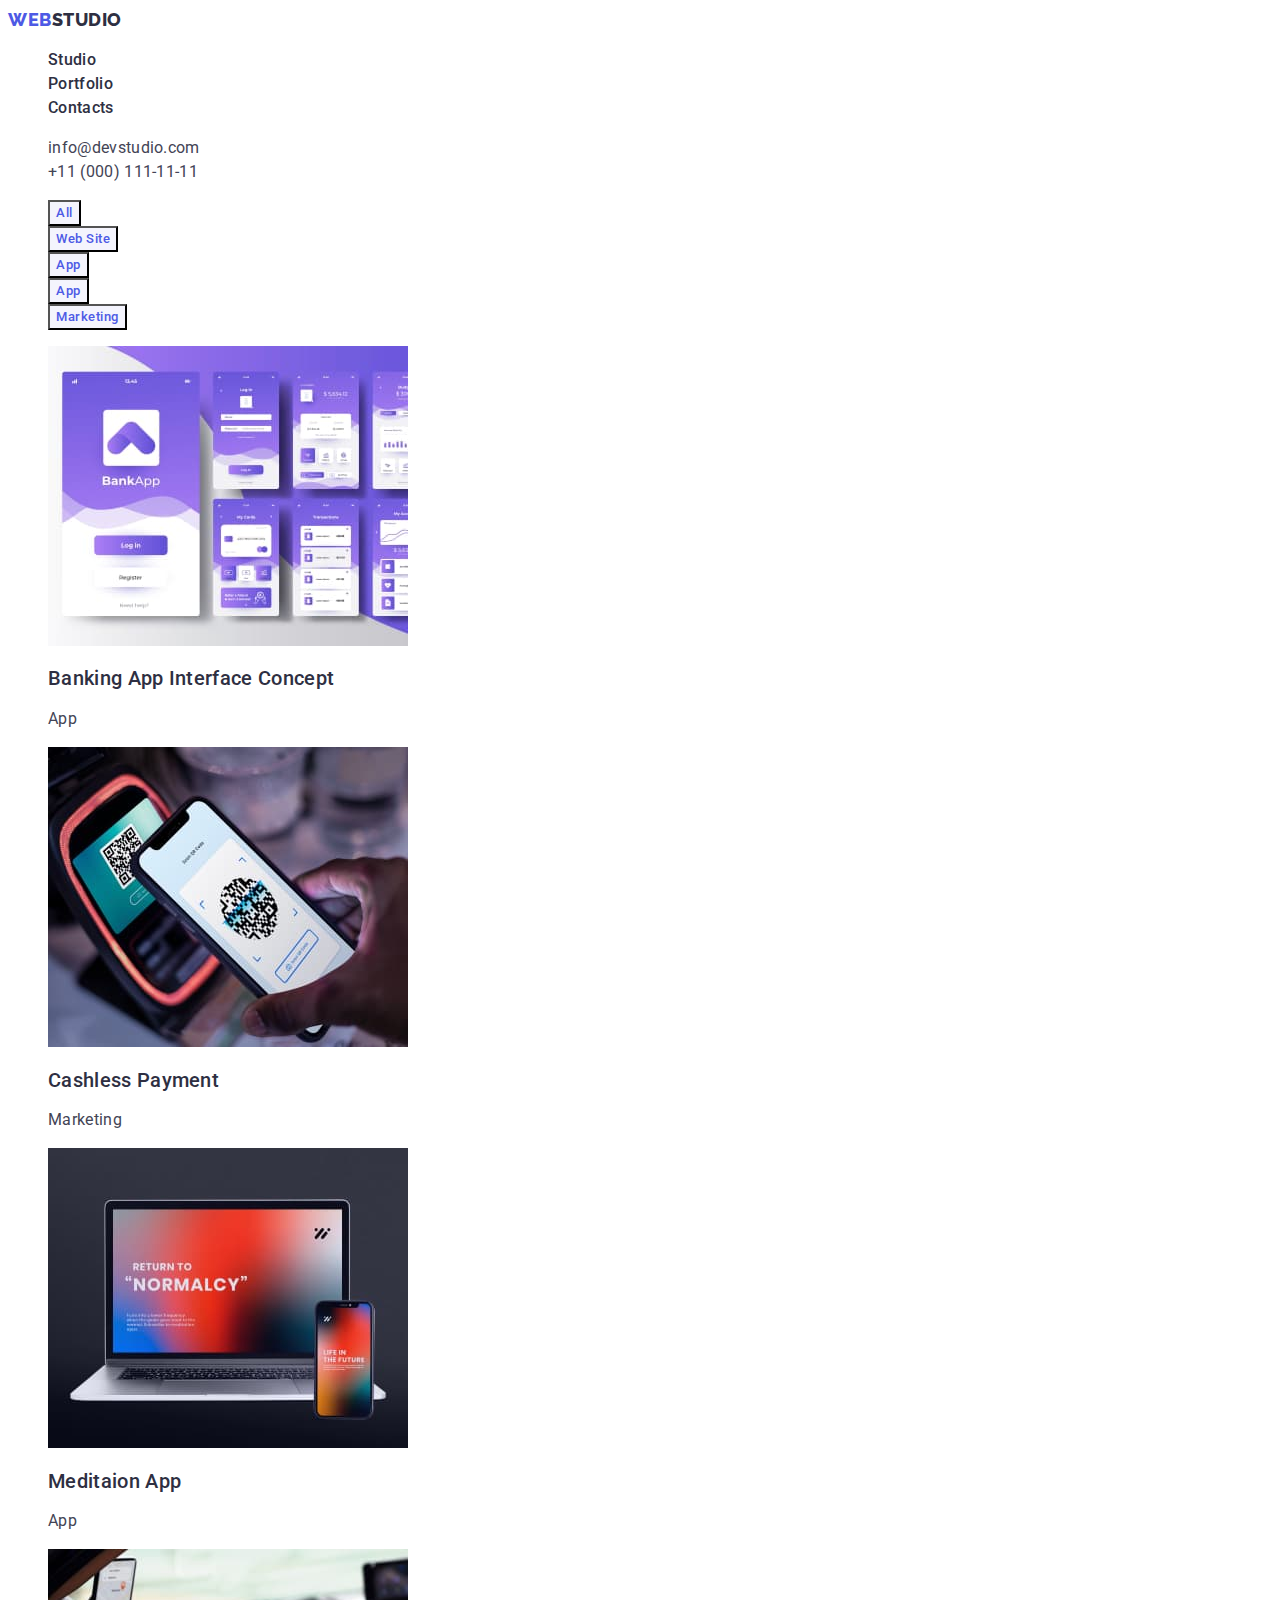
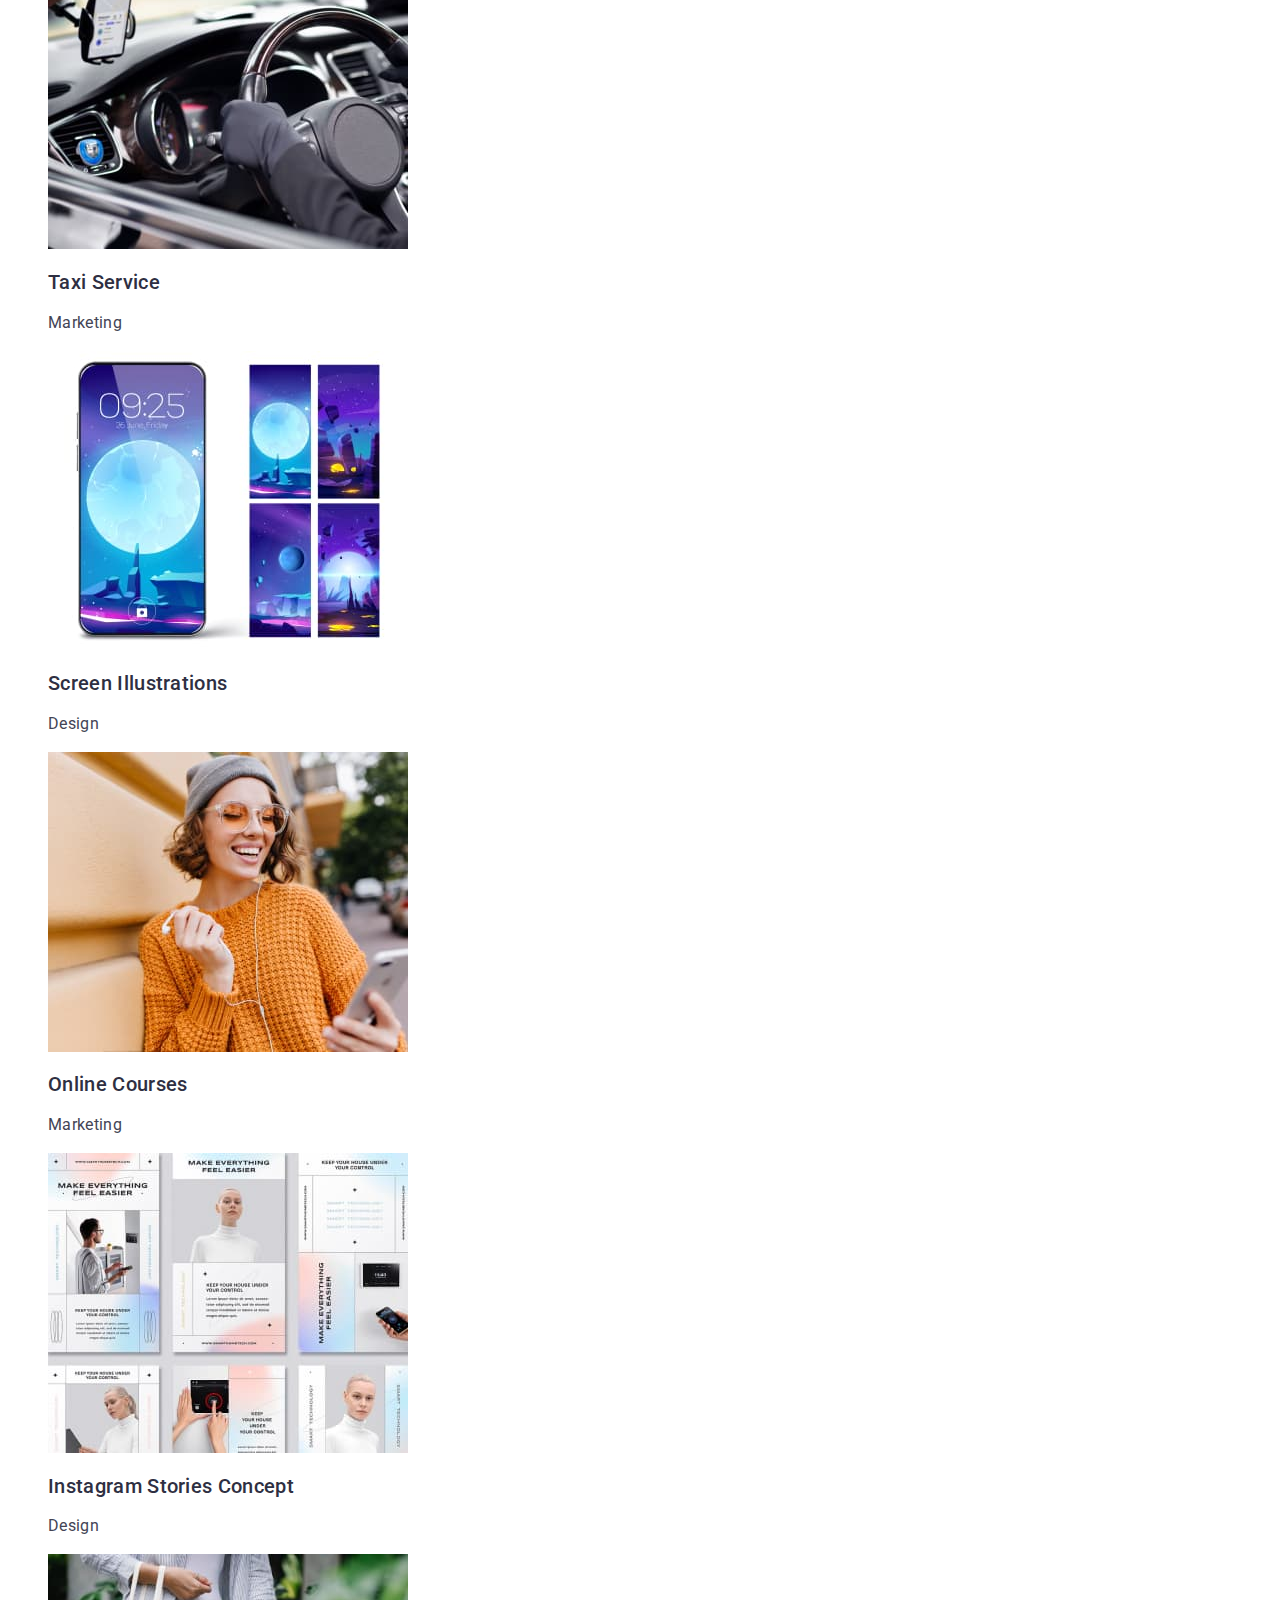
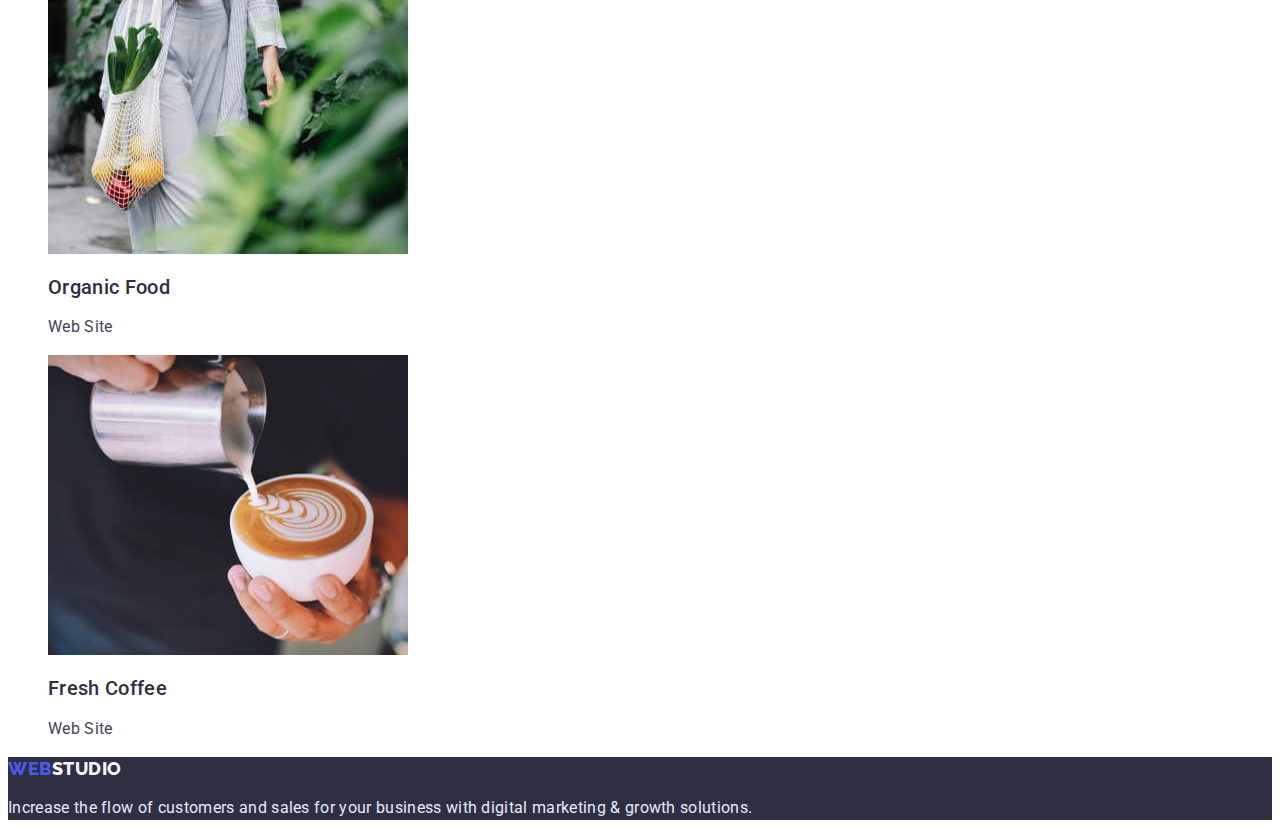
==== portfolio.html @ dde83d9e "Initial commit" ====
<!DOCTYPE html>
<html lang="en">
  <head>
    <meta charset="UTF-8" />
    <meta http-equiv="X-UA-Compatible" content="IE=edge" />
    <meta name="viewport" content="width=device-width, initial-scale=1.0" />
    <link rel="preconnect" href="https://fonts.googleapis.com" />
    <link rel="preconnect" href="https://fonts.gstatic.com" crossorigin />
    <link
      href="https://fonts.googleapis.com/css2?family=Raleway:wght@800&family=Roboto:wght@400;500;700&display=swap"
      rel="stylesheet"
    />
    <link rel="stylesheet" href="./css/style.css" />
    <title>HW2</title>
  </head>
  <body>
    <header>
      <nav class="navOne">
        <a class="logo link" href="">Web<span class="logo-two">Studio</span></a>

        <ul class="menu list" >
          <li class="menu-item">
            <a class="menu-link link" href="./index.html">Studio</a>
          </li>
          <li class="menu-item">
            <a class="menu-link link" href="./portfolio.html">Portfolio</a>
          </li>
          <li class="menu-item">
            <a class="menu-link link" href="">Contacts</a>
          </li>
        </ul>
      </nav>
      <ul class="contact list">
        <li><a class="contact-mail link" href="mailto:info@devstudio.com">info@devstudio.com</a></li>
        <li><a class="contact-phone-number link" href="tel:+110001111111">+11 (000) 111-11-11</a></li>
      </ul>
    </header>

    <main>
      <!-- <h1>Списки</h1> -->
      <section>
        <ul class="list">
          <li>
            <button  class="btn" type="button">All</button>
          </li>
          <li><button class="btn" type="button">Web Site</button></li>
          <li><button class="btn" type="button">App</button></li>
          <li><button class="btn" type="button">App</button></li>
          <li><button class="btn" type="button">Marketing</button></li>
        </ul>
      </section>
      <section>
        <ul class="list">
          <li>
            <img src="./Images/img2.jpg" alt="App" width="360" height="300" />
            <h2 class="title-one">Banking App Interface Concept</h2>
            <p class="paragraf">App</p>
          </li>
          <li>
            <img
              src="./Images/img1.jpg"
              alt="Marketing"
              width="360"
              height="300"
            />
            <h2 class="title-one">Cashless Payment</h2>
            <p class="paragraf">Marketing</p>
          </li>
          <li>
            <img src="./Images/img.jpg" alt="App" width="360" height="300" />
            <h2 class="title-one">Meditaion App</h2>
            <p class="paragraf">App</p>
          </li>
        </ul>

        <ul class="list">
          <li>
            <img
              src="./Images/img3.jpg"
              alt="Marketing"
              width="360"
              height="300"
            />
            <h2 class="title-one">Taxi Service</h2>
            <p class="paragraf">Marketing</p>
          </li>
          <li>
            <img
              src="./Images/img4.jpg"
              alt="Design"
              width="360"
              height="300"
            />
            <h2 class="title-one">Screen Illustrations</h2>
            <p class="paragraf">Design</p>
          </li>
          <li>
            <img
              src="./Images/img5.jpg"
              alt="Marketing"
              width="360"
              height="300"
            />
            <h2 class="title-one">Online Courses</h2>
            <p class="paragraf">Marketing</p>
          </li>
        </ul>

        <ul class="list">
          <li>
            <img
              src="./Images/img6.jpg"
              alt="Design"
              width="360"
              height="300"
            />
            <h2 class="title-one">Instagram Stories Concept</h2>
            <p class="paragraf">Design</p>
          </li>
          <li>
            <img
              src="./Images/img7.jpg"
              alt="Web Site"
              width="360"
              height="300"
            />
            <h2 class="title-one">Organic Food</h2>
            <p class="paragraf">Web Site</p>
          </li>
          <li>
            <img
              src="./Images/img8.jpg"
              alt="Web Site"
              width="360"
              height="300"
            />
            <h2 class="title-one">Fresh Coffee</h2>
            <p class="paragraf">Web Site</p>
          </li>
        </ul>
      </section>
    </main>

    <footer>
      <div class="Sector-footer">
        <a class="logo link" href="">Web<span class="logo-one">Studio</span></a>

        <p class="parag-F">
          Increase the flow of customers and sales for your business with
          digital marketing & growth solutions.
        </p>
      </div>
    </footer>
  </body>
</html>
---- css/style.css ----
:root {
    --accent-color: #2E2F42;
    --accent-color-upgrade: #F4F4FD;
    --accent-color-upgrade-one: #ffffff;
    --accent-color-upgrade-two: #434455;
    --accent-color-upgrade-three: #4D5AE5;
    --accent-color-upgrade-four: #E7E9FC;
    --accent-color-upgrade-fife: #2E2F42;
    --accent-color-upgrade-six: #404BBF;
    --accent-color-upgrade-seven: #2E2F42;

}
 

/* LIST1!!! */
/* BODY! */

body {
font-family: 'Roboto', sans-serif;
font-size: 16px;
letter-spacing: 0.02em;

}

/* NONE! */
.list {
list-style: none;
}

.link {
    text-decoration: none
} 


/* LOGO! */

.logo {
    
font-family: 'Raleway', sans-serif; 
font-weight: 800;
font-size: 18px;
line-height: 1.33;
display: flex;
align-items: center;
letter-spacing: 0.03em;
text-transform: uppercase;
color: var(--accent-color-upgrade-three);

}


.logo-one {
    color: var(--accent-color-upgrade);
}

.logo-two {
    color: var(--accent-color);
}
/* MENU! */

.menu-link {
font-weight: 500;
line-height: 1.5;
color: var(--accent-color-upgrade-seven);


}

.menu-link:hover,
.menu-link:focus {
color: var(--accent-color-upgrade-two);
;
}

/* CONTACT! */

.contact-mail,
.contact-phone-number {
font-family: 'Roboto', sans-serif;
font-weight: 400;
line-height: 1.5;
color: var(--accent-color-upgrade-two);
}

.contact-mail:hover,
.contact-mail:focus,
.contact-phone-number:hover,
.contact-phone-number:focus {
    color: var(--accent-color-upgrade-three);
}



/* HERO! */

.hero {
background:var(--accent-color);
}

.main-title-two {
font-weight: 700;
font-size: 56px;
line-height: 1.07;
color: var(--accent-color-upgrade-one);
}

.modal-button {
    font-weight: 500;
    line-height: 1.5;
    letter-spacing: 0.04em;
    color: var(--accent-color-upgrade-one);
    background: var(--accent-color-upgrade-three);
    cursor: pointer;
}

.modal-button:hover,
.modal-button:focus {
    background: var(--accent-color-upgrade-three);
}

/* TYPE! */

.main-title {
font-weight: 500;
font-size: 20px;
line-height: 1.2;

}

.main-title-one {
font-weight: 700;
font-size: 36px;
line-height: 1.11;

}

.paragraf {
    line-height: 1.5;
    color: var(--accent-color-upgrade-two);
}

.team-group {
    background: var(--accent-color-upgrade);
}

/* FOOTER! */

.parag-F {
line-height: 1.5;
color: var(--accent-color-upgrade-four);
}



.Sector-footer {
    background: var(--accent-color);
}
/* LIST1!!! */



/* LIST2!!! */

/* TYPE! */

.title-one {
     font-family: 'Roboto', sans-serif; 
font-weight: 500;
font-size: 20px;
line-height: 1.2;
color: var(--accent-color-upgrade-fife);

}

.paragraf {
 font-family: 'Roboto', sans-serif;
line-height: 1.5;
color: var(--accent-color-upgrade-two);
}

/* BUTTON! */

.btn {
 font-family: 'Roboto', sans-serif;
font-weight: 500;
line-height: 1.5;
letter-spacing: 0.04em;
color: var(--accent-color-upgrade-three);
background: var(--accent-color-upgrade);
cursor: pointer;
}

.btn:hover,
.btn:focus {
    background: var(--accent-color-upgrade-six);;
    color: var(--accent-color-upgrade-one);
}
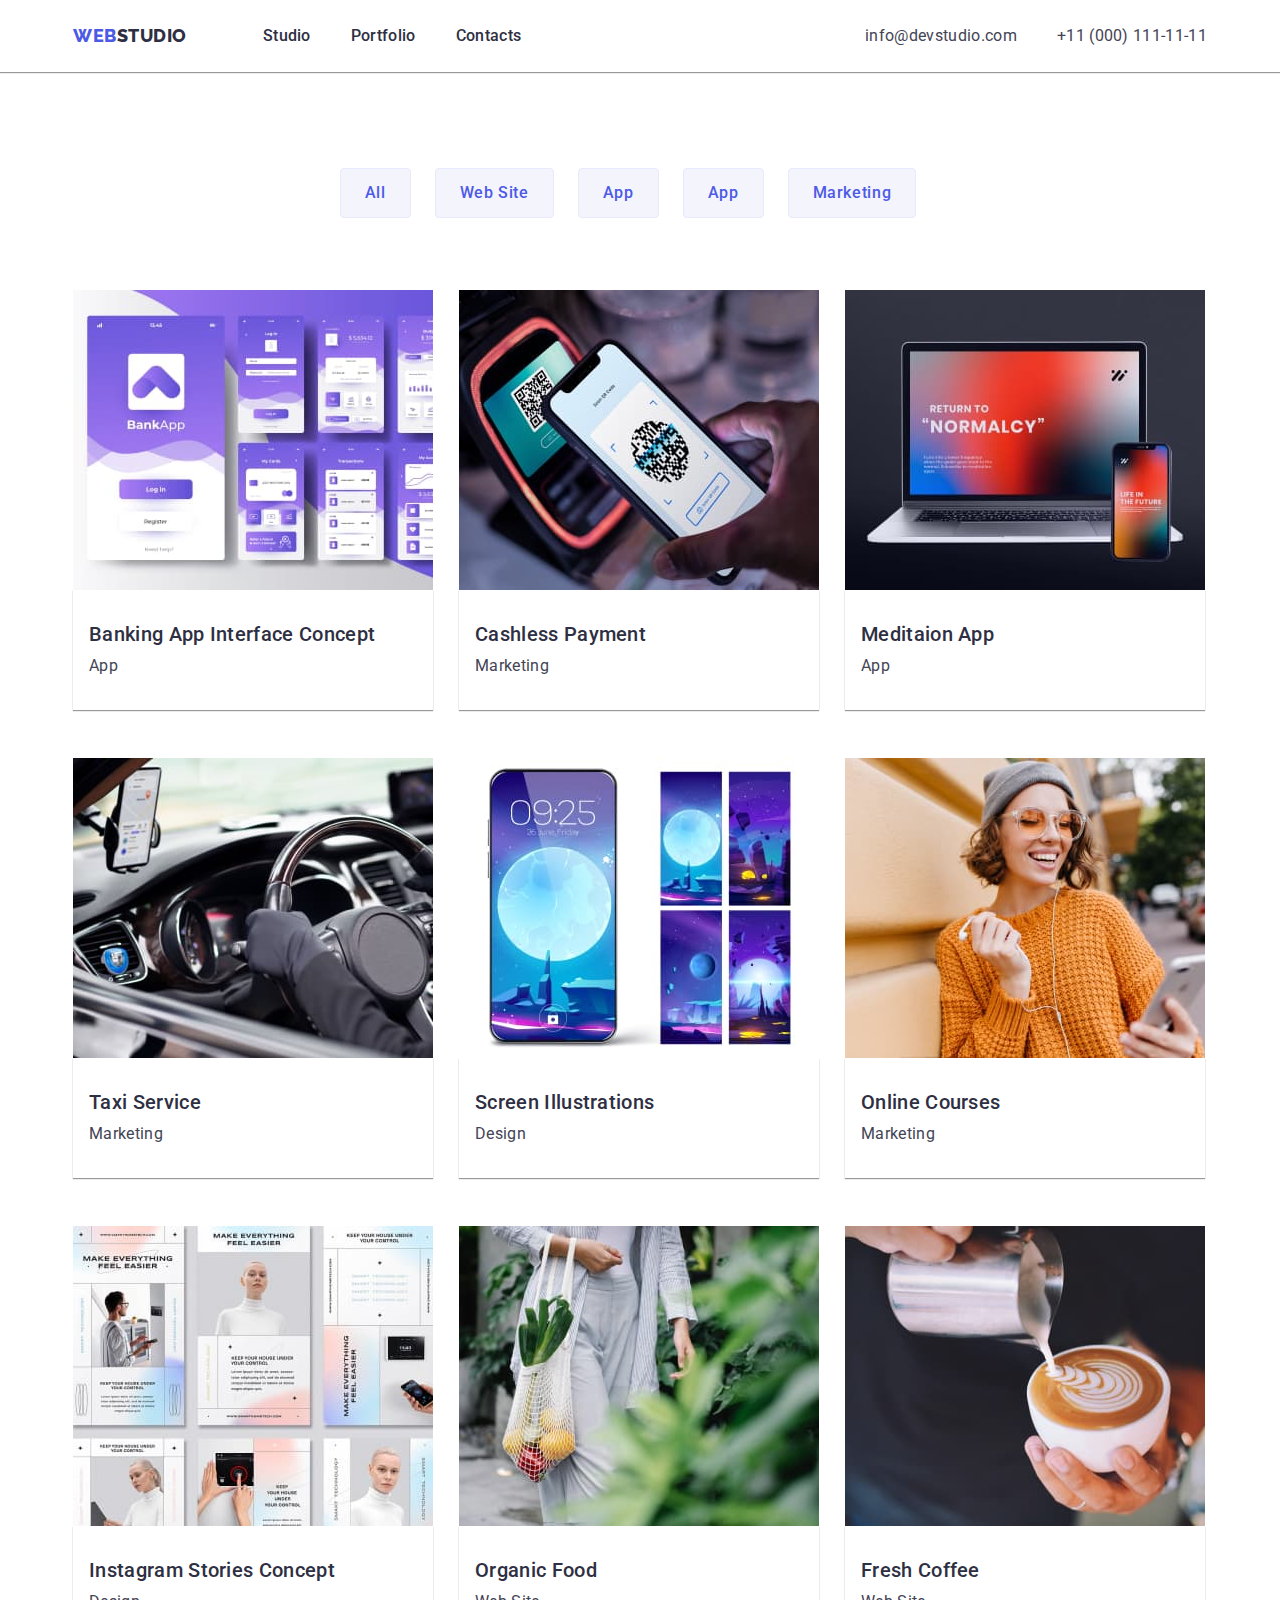
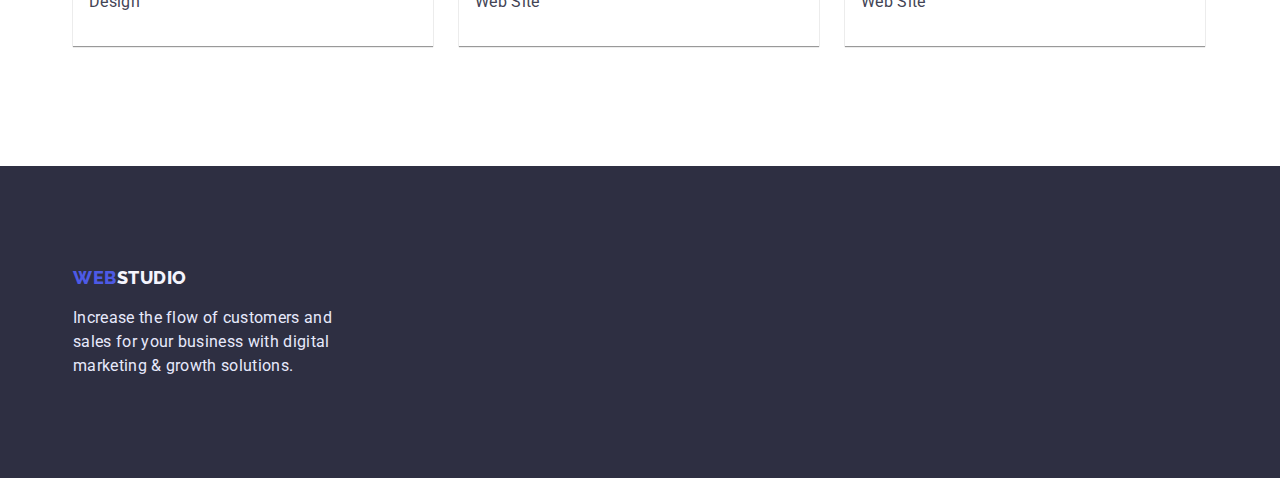
==== commit 280f87aa: "Good" ====
--- a/portfolio.html
+++ b/portfolio.html
@@ -10,38 +10,54 @@
       href="https://fonts.googleapis.com/css2?family=Raleway:wght@800&family=Roboto:wght@400;500;700&display=swap"
       rel="stylesheet"
     />
+    <link
+      rel="stylesheet"
+      href="https://cdn.jsdelivr.net/npm/modern-normalize@1.1.0/modern-normalize.min.css"
+    />
     <link rel="stylesheet" href="./css/style.css" />
     <title>HW2</title>
   </head>
   <body>
-    <header>
-      <nav class="navOne">
-        <a class="logo link" href="">Web<span class="logo-two">Studio</span></a>
-
-        <ul class="menu list" >
-          <li class="menu-item">
-            <a class="menu-link link" href="./index.html">Studio</a>
-          </li>
-          <li class="menu-item">
-            <a class="menu-link link" href="./portfolio.html">Portfolio</a>
-          </li>
-          <li class="menu-item">
-            <a class="menu-link link" href="">Contacts</a>
+    <section class="header-boarder">
+      <header class="conteiner main-header">
+        <nav class="nav-header">
+          <a class="logo link flex-logo" href=""
+            >Web<span class="logo-two">Studio</span></a
+          >
+  
+          <ul class="list list-header">
+            <li class="link-header">
+              <a class="menu-link link" href="./index.html">Studio</a>
+            </li>
+            <li class="link-header">
+              <a class="menu-link link" href="./portfolio.html">Portfolio</a>
+            </li>
+            <li>
+              <a class="menu-link link" href="">Contacts</a>
+            </li>
+          </ul>
+        </nav>
+        <ul class="list list-header">
+          <li>
+            <a class="contact-mail link" href="mailto:info@devstudio.com"
+              >info@devstudio.com</a
+            >
+          </li>
+          <li>
+            <a class="contact-phone-number link" href="tel:+110001111111"
+              >+11 (000) 111-11-11</a
+            >
           </li>
         </ul>
-      </nav>
-      <ul class="contact list">
-        <li><a class="contact-mail link" href="mailto:info@devstudio.com">info@devstudio.com</a></li>
-        <li><a class="contact-phone-number link" href="tel:+110001111111">+11 (000) 111-11-11</a></li>
-      </ul>
-    </header>
+      </header>
+    </section>
 
     <main>
       <!-- <h1>Списки</h1> -->
-      <section>
-        <ul class="list">
+      <section class="conteiner">
+        <ul class="list list-button">
           <li>
-            <button  class="btn" type="button">All</button>
+            <button class="btn" type="button">All</button>
           </li>
           <li><button class="btn" type="button">Web Site</button></li>
           <li><button class="btn" type="button">App</button></li>
@@ -49,106 +65,135 @@
           <li><button class="btn" type="button">Marketing</button></li>
         </ul>
       </section>
-      <section>
-        <ul class="list">
-          <li>
+      <section class="conteiner own-section">
+        <ul class="list card-set">
+          <li class="portfolio-item">
             <img src="./Images/img2.jpg" alt="App" width="360" height="300" />
-            <h2 class="title-one">Banking App Interface Concept</h2>
-            <p class="paragraf">App</p>
-          </li>
-          <li>
+            <div class="card-content card">
+              <h2 class="title-one">
+                Banking App Interface Concept
+              </h2>
+              <p class="paragraf-portfolio card-text">App</p>
+            </div>
+          </li>
+          <li class="portfolio-item">
             <img
               src="./Images/img1.jpg"
               alt="Marketing"
               width="360"
               height="300"
             />
-            <h2 class="title-one">Cashless Payment</h2>
-            <p class="paragraf">Marketing</p>
-          </li>
-          <li>
+
+            <div class="card-content card">
+              <h2 class="title-one">Cashless Payment</h2>
+            <p class="paragraf-portfolio card-text">Marketing</p>
+            </div>
+          </li>
+          <li class="portfolio-item">
             <img src="./Images/img.jpg" alt="App" width="360" height="300" />
-            <h2 class="title-one">Meditaion App</h2>
-            <p class="paragraf">App</p>
-          </li>
-        </ul>
-
-        <ul class="list">
-          <li>
+
+            <div class="card-content card">
+              <h2 class="title-one">Meditaion App</h2>
+            <p class="paragraf-portfolio card-text">App</p>
+            </div>
+          </li>
+
+          <li class="portfolio-item">
             <img
               src="./Images/img3.jpg"
               alt="Marketing"
               width="360"
               height="300"
             />
-            <h2 class="title-one">Taxi Service</h2>
-            <p class="paragraf">Marketing</p>
-          </li>
-          <li>
+
+            <div class="card-content card">
+              <h2 class="title-one">Taxi Service</h2>
+            <p class="paragraf-portfolio card-text">Marketing</p>
+            </div>
+          </li>
+          <li class="portfolio-item">
             <img
               src="./Images/img4.jpg"
               alt="Design"
               width="360"
               height="300"
             />
-            <h2 class="title-one">Screen Illustrations</h2>
-            <p class="paragraf">Design</p>
-          </li>
-          <li>
+
+            <div class="card-content card">
+              <h2 class="title-one">Screen Illustrations</h2>
+            <p class="paragraf-portfolio card-text">Design</p>
+            </div>
+          </li>
+          <li class="portfolio-item">
             <img
               src="./Images/img5.jpg"
               alt="Marketing"
               width="360"
               height="300"
             />
-            <h2 class="title-one">Online Courses</h2>
-            <p class="paragraf">Marketing</p>
-          </li>
-        </ul>
-
-        <ul class="list">
-          <li>
+            <div class="card-content card">
+              <h2 class="title-one">Online Courses</h2>
+            <p class="paragraf-portfolio card-text">Marketing</p>
+            </div>
+
+            
+          </li>
+
+          <li class="portfolio-item">
             <img
               src="./Images/img6.jpg"
               alt="Design"
               width="360"
               height="300"
             />
-            <h2 class="title-one">Instagram Stories Concept</h2>
-            <p class="paragraf">Design</p>
-          </li>
-          <li>
+
+            <div class="card-content card">
+              <h2 class="title-one">Instagram Stories Concept</h2>
+            <p class="paragraf-portfolio card-text">Design</p>
+            </div>
+          </li>
+          <li class="portfolio-item">
             <img
               src="./Images/img7.jpg"
               alt="Web Site"
               width="360"
               height="300"
             />
-            <h2 class="title-one">Organic Food</h2>
-            <p class="paragraf">Web Site</p>
-          </li>
-          <li>
+
+            <div class="card-content card">
+              <h2 class="title-one">Organic Food</h2>
+              <p class="paragraf-portfolio card-text">Web Site</p>
+            </div>
+          </li>
+          <li class="portfolio-item">
             <img
               src="./Images/img8.jpg"
               alt="Web Site"
               width="360"
               height="300"
             />
-            <h2 class="title-one">Fresh Coffee</h2>
-            <p class="paragraf">Web Site</p>
+
+            <div class="card-content card">
+              <h2 class="title-one">Fresh Coffee</h2>
+              <p class="paragraf-portfolio card-text">Web Site</p>
+            </div>
           </li>
         </ul>
       </section>
     </main>
 
-    <footer>
-      <div class="Sector-footer">
-        <a class="logo link" href="">Web<span class="logo-one">Studio</span></a>
-
-        <p class="parag-F">
-          Increase the flow of customers and sales for your business with
-          digital marketing & growth solutions.
-        </p>
+    <footer class="sector-footer">
+      <div class="conteiner">
+        <div class="footer-main">
+          <a class="logo link" href=""
+            >Web<span class="logo-one">Studio</span></a
+          >
+
+          <p class="parag-footer">
+            Increase the flow of customers and sales for your business with
+            digital marketing & growth solutions.
+          </p>
+        </div>
       </div>
     </footer>
   </body>
--- a/css/style.css
+++ b/css/style.css
@@ -9,33 +9,93 @@
     --accent-color-upgrade-six: #404BBF;
     --accent-color-upgrade-seven: #2E2F42;
 
-}
- 
-
-/* LIST1!!! */
-/* BODY! */
-
-body {
-font-family: 'Roboto', sans-serif;
-font-size: 16px;
-letter-spacing: 0.02em;
+    --card-set-gap: 24px;
+    --card-shadow: 0px 1px 1px 0px rgba(0, 0, 0, 0.2),
+      0px 1px 1px 0px rgba(0, 0, 0, 0.14), 0px 1px 1px 0px rgba(0, 0, 0, 0.12);
 
 }
 
 /* NONE! */
 .list {
-list-style: none;
-}
-
+    list-style: none;
+}
+    
 .link {
     text-decoration: none
 } 
+    
+
+/* BODY! */
+body {
+    font-family: 'Roboto', sans-serif;
+    font-size: 16px;
+    letter-spacing: 0.02em;
+    
+    }
+
+    /* ======= */
+
+h1, h2, h3, h4, p {
+    margin-top: 0;
+    margin-bottom: 0;
+}
+ul, ol {
+    margin-top: 0;
+    margin-bottom: 0;
+    padding-left: 0;
+}
+img {
+    display: block;
+    max-width: 100%;
+    height: auto;
+}
+ 
+button {
+    cursor: pointer;
+}
+
+
+.conteiner {
+width: 1158px;
+margin-left: auto;
+margin-right: auto;
+padding-left: 12px;
+padding-right: 12px;
+}
+
+/* --------------------------------------------------------------------------------------------------------------------------------------- */
+/* Studio */
+
+/* Header */
+
+.main-header {
+    display: flex;
+    align-items: center;
+    justify-content: space-between;
+    padding-top: 24px;
+    padding-bottom: 24px;
+}
+
+.nav-header {
+    display: flex;
+    align-items: center;
+}
+
+.list-header {
+    display: flex;
+    align-items: center;
+}
+
+
 
 
 /* LOGO! */
 
-.logo {
-    
+.flex-logo {
+    margin-right: 76px;
+}
+
+.logo {    
 font-family: 'Raleway', sans-serif; 
 font-weight: 800;
 font-size: 18px;
@@ -45,7 +105,6 @@
 letter-spacing: 0.03em;
 text-transform: uppercase;
 color: var(--accent-color-upgrade-three);
-
 }
 
 
@@ -56,7 +115,21 @@
 .logo-two {
     color: var(--accent-color);
 }
-/* MENU! */
+
+
+
+/* Main! */
+
+.main-hero {
+    display: flex;
+    align-items: center;
+    justify-content: center;
+    padding: 188px 473px 188px 473px;
+}
+
+.link-header {
+    margin-right: 40px;
+}
 
 .menu-link {
 font-weight: 500;
@@ -74,13 +147,21 @@
 
 /* CONTACT! */
 
-.contact-mail,
-.contact-phone-number {
+.contact-mail {
 font-family: 'Roboto', sans-serif;
 font-weight: 400;
 line-height: 1.5;
 color: var(--accent-color-upgrade-two);
-}
+margin-right: 40px;
+}
+
+.contact-phone-number {
+    font-family: 'Roboto', sans-serif;
+    font-weight: 400;
+    line-height: 1.5;
+    color: var(--accent-color-upgrade-two);
+}
+
 
 .contact-mail:hover,
 .contact-mail:focus,
@@ -89,12 +170,11 @@
     color: var(--accent-color-upgrade-three);
 }
 
-
-
 /* HERO! */
 
 .hero {
 background:var(--accent-color);
+
 }
 
 .main-title-two {
@@ -102,6 +182,15 @@
 font-size: 56px;
 line-height: 1.07;
 color: var(--accent-color-upgrade-one);
+width: 494px;
+height: 120px;
+
+}
+
+.button-hero {
+    display: flex;
+    justify-content: center;
+    margin-top: 48px;
 }
 
 .modal-button {
@@ -110,7 +199,10 @@
     letter-spacing: 0.04em;
     color: var(--accent-color-upgrade-one);
     background: var(--accent-color-upgrade-three);
-    cursor: pointer;
+    padding: 16px 32px 16px 32px;
+    border-radius: 4px;
+    border: 1px solid var(--accent-color-upgrade-three);
+    
 }
 
 .modal-button:hover,
@@ -118,7 +210,45 @@
     background: var(--accent-color-upgrade-three);
 }
 
+
 /* TYPE! */
+
+.section-main-one {
+    display: flex;
+    align-items: center;
+    margin-top: 120px;
+    margin-bottom: 120px;
+}
+
+.paragraf-main {
+    margin-right: 24px;
+}
+
+.paragraf-main-one {
+    margin-top: 8px;
+}
+
+/* Section TWO */
+
+.section-two {
+    margin-bottom: 120px;
+}
+
+.photo-list-two {
+    display: flex;
+    justify-content: center;
+}
+
+.img-list {
+    margin-right: 24px;
+}
+
+
+.photo-list-main {
+   display: flex;
+   align-items: center; 
+   margin-top: 72px;
+}
 
 .main-title {
 font-weight: 500;
@@ -127,6 +257,15 @@
 
 }
 
+.main-title-group {
+    font-weight: 500;
+font-size: 20px;
+line-height: 1.2;
+display: flex;
+justify-content: center;
+
+}
+
 .main-title-one {
 font-weight: 700;
 font-size: 36px;
@@ -137,61 +276,169 @@
 .paragraf {
     line-height: 1.5;
     color: var(--accent-color-upgrade-two);
+    margin-top: 8px;
+}
+
+.paragraf-group {
+    line-height: 1.5;
+    color: var(--accent-color-upgrade-two);
+    margin-top: 8px;
+    display: flex;
+    justify-content: center;
 }
 
 .team-group {
     background: var(--accent-color-upgrade);
 }
 
+
+
+
+/* Section tree */
+
+.section-tree {
+    display: flex;
+    align-items: center;
+    padding-bottom: 120px;
+}
+
+.section-tree-word {
+    display: flex;
+    justify-content: center;
+    margin-bottom: 72px;
+    padding-top: 120px;
+}
+
+.section-tree-boarder {
+    background: #FFFFFF;
+box-shadow: 0px 1px 6px rgba(46, 47, 66, 0.08), 0px 1px 1px rgba(46, 47, 66, 0.16), 0px 2px 1px rgba(46, 47, 66, 0.08);
+border-radius: 0px 0px 4px 4px;
+margin-right: 24px;
+}
+
+.section-tree-paragraf {
+    margin: 32px 16px 32px 16px;
+    display: flex;
+    justify-content: center;
+}
+
 /* FOOTER! */
 
-.parag-F {
+.parag-footer {
 line-height: 1.5;
 color: var(--accent-color-upgrade-four);
-}
-
-
-
-.Sector-footer {
+padding-top: 16px;
+}
+
+
+
+.sector-footer {
     background: var(--accent-color);
 }
-/* LIST1!!! */
-
-
-
-/* LIST2!!! */
-
-/* TYPE! */
+
+.footer-main {
+    padding-top: 100px;
+    padding-bottom: 100px;
+    width: 264px;
+}
+
+
+/* Studio!!! */
+
+/* ------------------------------------------------------------------------------------------------------------------------------- */
+
+/* Portfolio!!! */
+
+/* TYPE */
 
 .title-one {
-     font-family: 'Roboto', sans-serif; 
+font-family: 'Roboto', sans-serif; 
 font-weight: 500;
 font-size: 20px;
 line-height: 1.2;
 color: var(--accent-color-upgrade-fife);
-
-}
-
-.paragraf {
- font-family: 'Roboto', sans-serif;
+margin-left: 16px;
+
+}
+
+.paragraf-portfolio {
+font-family: 'Roboto', sans-serif;
 line-height: 1.5;
 color: var(--accent-color-upgrade-two);
+margin-top: 8px;
+margin-left: 16px;
 }
 
 /* BUTTON! */
 
 .btn {
- font-family: 'Roboto', sans-serif;
+border-radius: 4px;
+border: 1px solid #E7E9FC;
+margin-right: 24px;
+padding: 12px 24px 12px 24px;
+font-family: 'Roboto', sans-serif;
 font-weight: 500;
 line-height: 1.5;
 letter-spacing: 0.04em;
 color: var(--accent-color-upgrade-three);
 background: var(--accent-color-upgrade);
-cursor: pointer;
 }
 
 .btn:hover,
 .btn:focus {
     background: var(--accent-color-upgrade-six);;
     color: var(--accent-color-upgrade-one);
-}+   
+}
+
+
+.list-button {
+    display: flex;
+    justify-content: center;
+    margin-bottom: 72px;
+    margin-top: 96px;
+}
+
+/* Main */
+.card-set {
+    padding: 0;
+    margin: 0;
+    list-style: none;
+  
+    display: flex;
+    flex-wrap: wrap;
+    margin-left: calc(-1 * var(--card-set-gap));
+    margin-top: calc(-1 * var(--card-set-gap));
+    margin-bottom: calc(-1 * var(--card-set-gap));
+  }
+
+
+.card-set > .portfolio-item {
+    flex-basis: calc(100% / 3 - var(--card-set-gap));
+    margin-left: var(--card-set-gap);
+    margin-top: var(--card-set-gap);
+    margin-bottom: var(--card-set-gap);
+}
+
+.card-content {
+    padding-top: 32px;
+    padding-bottom: 32px;
+  }
+  
+  .card-text {
+    margin-top: 8px;
+  }
+
+  .card {
+    box-shadow: var(--card-shadow);
+    width: 360px;
+  }
+
+  .header-boarder {
+    box-shadow: var(--card-shadow);
+    
+  }
+
+  .own-section {
+    margin-bottom: 120px;
+  }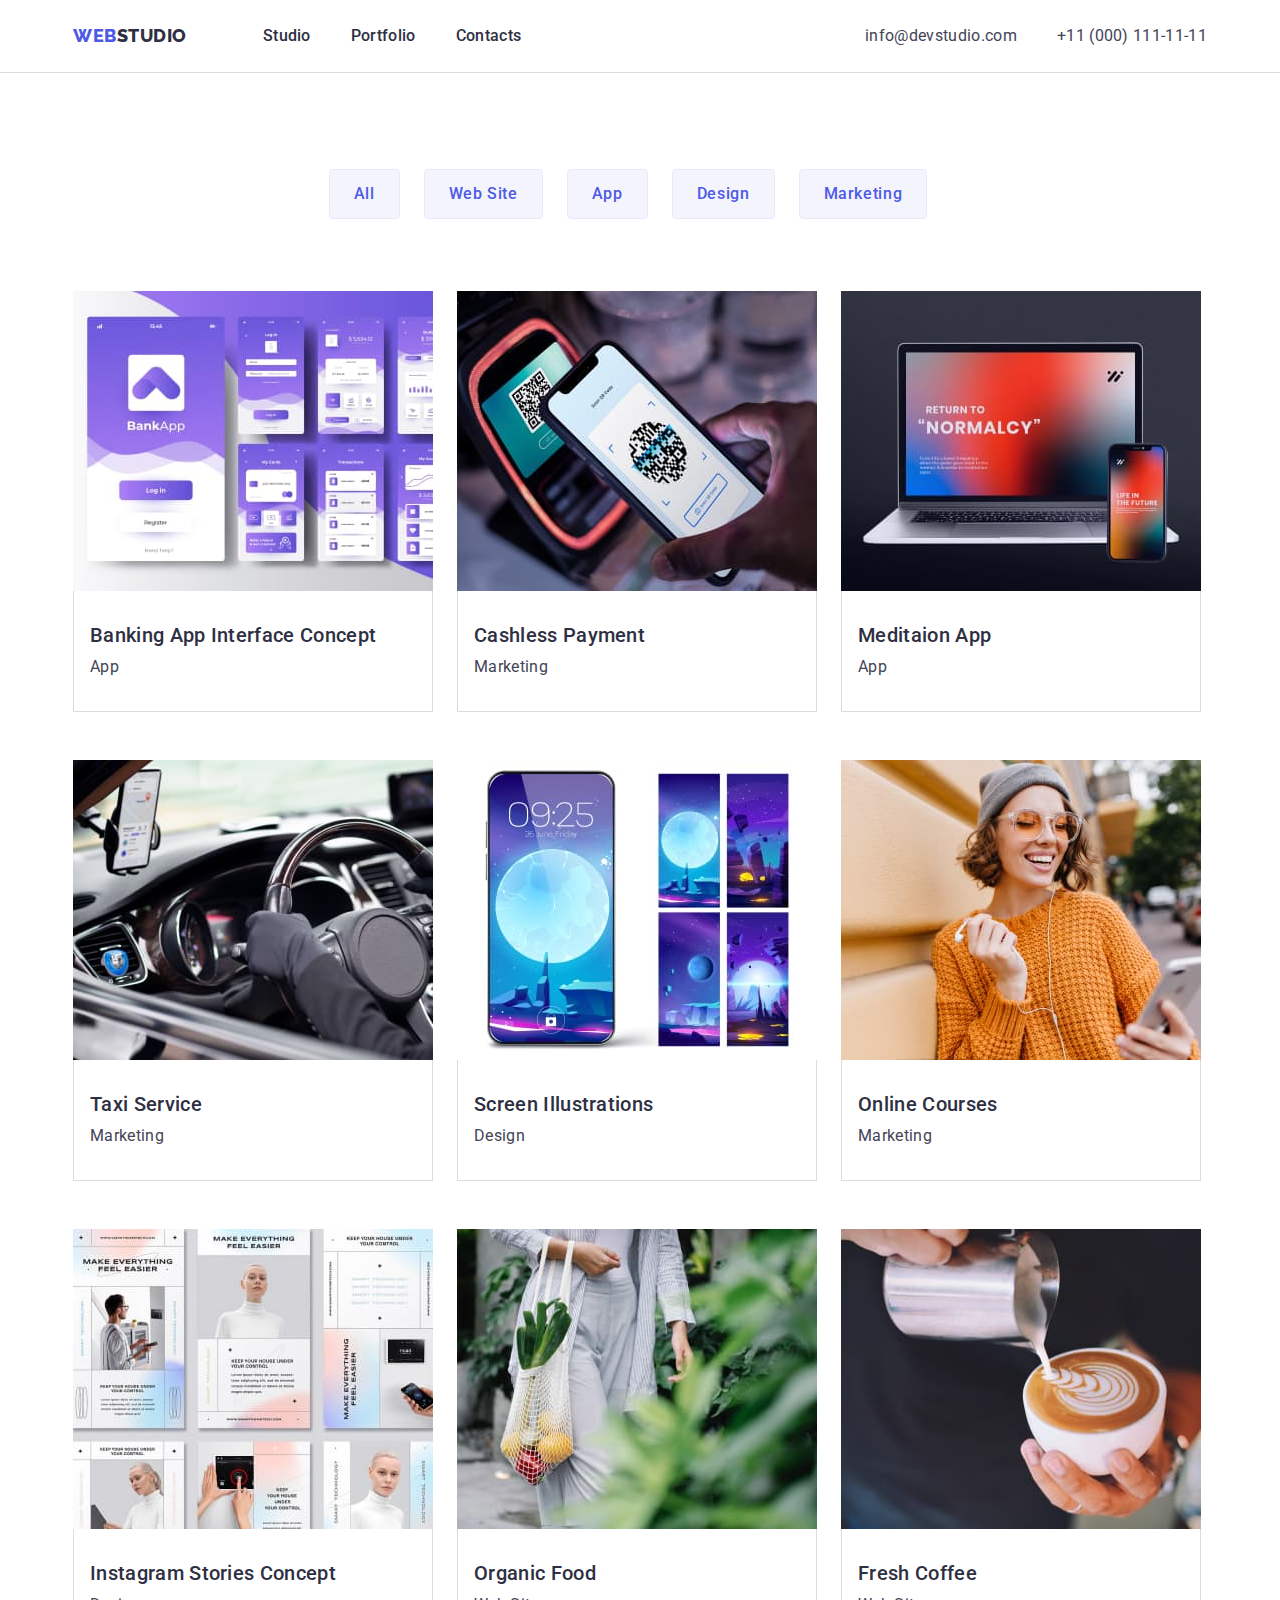
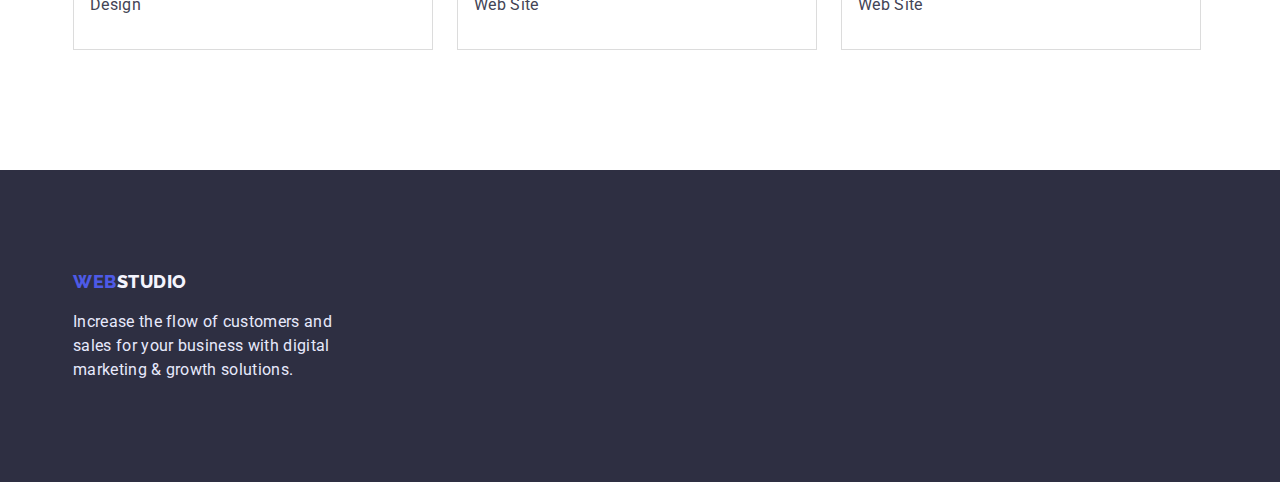
==== commit 4fd8aa35: "Chek" ====
--- a/portfolio.html
+++ b/portfolio.html
@@ -21,16 +21,16 @@
     <section class="header-boarder">
       <header class="conteiner main-header">
         <nav class="nav-header">
-          <a class="logo link flex-logo" href=""
+          <a class="logo link flex-logo" href="./index.html"
             >Web<span class="logo-two">Studio</span></a
           >
-  
+
           <ul class="list list-header">
             <li class="link-header">
               <a class="menu-link link" href="./index.html">Studio</a>
             </li>
             <li class="link-header">
-              <a class="menu-link link" href="./portfolio.html">Portfolio</a>
+              <a class="menu-link link menu-link-visited" href="./portfolio.html">Portfolio</a>
             </li>
             <li>
               <a class="menu-link link" href="">Contacts</a>
@@ -53,147 +53,144 @@
     </section>
 
     <main>
-      <!-- <h1>Списки</h1> -->
-      <section class="conteiner">
-        <ul class="list list-button">
-          <li>
-            <button class="btn" type="button">All</button>
-          </li>
-          <li><button class="btn" type="button">Web Site</button></li>
-          <li><button class="btn" type="button">App</button></li>
-          <li><button class="btn" type="button">App</button></li>
-          <li><button class="btn" type="button">Marketing</button></li>
-        </ul>
-      </section>
-      <section class="conteiner own-section">
-        <ul class="list card-set">
-          <li class="portfolio-item">
-            <img src="./Images/img2.jpg" alt="App" width="360" height="300" />
-            <div class="card-content card">
-              <h2 class="title-one">
-                Banking App Interface Concept
-              </h2>
-              <p class="paragraf-portfolio card-text">App</p>
-            </div>
-          </li>
-          <li class="portfolio-item">
-            <img
-              src="./Images/img1.jpg"
-              alt="Marketing"
-              width="360"
-              height="300"
-            />
+      <section class="section section-portfolio">
+        <div class="conteiner">
 
-            <div class="card-content card">
-              <h2 class="title-one">Cashless Payment</h2>
-            <p class="paragraf-portfolio card-text">Marketing</p>
-            </div>
-          </li>
-          <li class="portfolio-item">
-            <img src="./Images/img.jpg" alt="App" width="360" height="300" />
+          <!-- <h1>Списки</h1> -->
 
-            <div class="card-content card">
-              <h2 class="title-one">Meditaion App</h2>
-            <p class="paragraf-portfolio card-text">App</p>
-            </div>
-          </li>
+          <ul class="list list-button">
+            <li>
+              <button class="btn" type="button">All</button>
+            </li>
+            <li><button class="btn" type="button">Web Site</button></li>
+            <li><button class="btn" type="button">App</button></li>
+            <li><button class="btn" type="button">Design</button></li>
+            <li><button class="btn" type="button">Marketing</button></li>
+          </ul>
 
-          <li class="portfolio-item">
-            <img
-              src="./Images/img3.jpg"
-              alt="Marketing"
-              width="360"
-              height="300"
-            />
+          <ul class="list card-set">
+            <li class="portfolio-item">
+              <img src="./Images/img2.jpg" alt="App" width="360" height="300" />
+              <div class="card-content">
+                <h2 class="title-one">Banking App Interface Concept</h2>
+                <p class="paragraf-portfolio">App</p>
+              </div>
+            </li>
+            <li class="portfolio-item">
+              <img
+                src="./Images/img1.jpg"
+                alt="Marketing"
+                width="360"
+                height="300"
+              />
 
-            <div class="card-content card">
-              <h2 class="title-one">Taxi Service</h2>
-            <p class="paragraf-portfolio card-text">Marketing</p>
-            </div>
-          </li>
-          <li class="portfolio-item">
-            <img
-              src="./Images/img4.jpg"
-              alt="Design"
-              width="360"
-              height="300"
-            />
+              <div class="card-content">
+                <h2 class="title-one">Cashless Payment</h2>
+                <p class="paragraf-portfolio">Marketing</p>
+              </div>
+            </li>
+            <li class="portfolio-item">
+              <img src="./Images/img.jpg" alt="App" width="360" height="300" />
 
-            <div class="card-content card">
-              <h2 class="title-one">Screen Illustrations</h2>
-            <p class="paragraf-portfolio card-text">Design</p>
-            </div>
-          </li>
-          <li class="portfolio-item">
-            <img
-              src="./Images/img5.jpg"
-              alt="Marketing"
-              width="360"
-              height="300"
-            />
-            <div class="card-content card">
-              <h2 class="title-one">Online Courses</h2>
-            <p class="paragraf-portfolio card-text">Marketing</p>
-            </div>
+              <div class="card-content">
+                <h2 class="title-one">Meditaion App</h2>
+                <p class="paragraf-portfolio">App</p>
+              </div>
+            </li>
 
-            
-          </li>
+            <li class="portfolio-item">
+              <img
+                src="./Images/img3.jpg"
+                alt="Marketing"
+                width="360"
+                height="300"
+              />
 
-          <li class="portfolio-item">
-            <img
-              src="./Images/img6.jpg"
-              alt="Design"
-              width="360"
-              height="300"
-            />
+              <div class="card-content">
+                <h2 class="title-one">Taxi Service</h2>
+                <p class="paragraf-portfolio">Marketing</p>
+              </div>
+            </li>
+            <li class="portfolio-item">
+              <img
+                src="./Images/img4.jpg"
+                alt="Design"
+                width="360"
+                height="300"
+              />
 
-            <div class="card-content card">
-              <h2 class="title-one">Instagram Stories Concept</h2>
-            <p class="paragraf-portfolio card-text">Design</p>
-            </div>
-          </li>
-          <li class="portfolio-item">
-            <img
-              src="./Images/img7.jpg"
-              alt="Web Site"
-              width="360"
-              height="300"
-            />
+              <div class="card-content">
+                <h2 class="title-one">Screen Illustrations</h2>
+                <p class="paragraf-portfolio">Design</p>
+              </div>
+            </li>
+            <li class="portfolio-item">
+              <img
+                src="./Images/img5.jpg"
+                alt="Marketing"
+                width="360"
+                height="300"
+              />
+              <div class="card-content">
+                <h2 class="title-one">Online Courses</h2>
+                <p class="paragraf-portfolio">Marketing</p>
+              </div>
+            </li>
 
-            <div class="card-content card">
-              <h2 class="title-one">Organic Food</h2>
-              <p class="paragraf-portfolio card-text">Web Site</p>
-            </div>
-          </li>
-          <li class="portfolio-item">
-            <img
-              src="./Images/img8.jpg"
-              alt="Web Site"
-              width="360"
-              height="300"
-            />
+            <li class="portfolio-item">
+              <img
+                src="./Images/img6.jpg"
+                alt="Design"
+                width="360"
+                height="300"
+              />
 
-            <div class="card-content card">
-              <h2 class="title-one">Fresh Coffee</h2>
-              <p class="paragraf-portfolio card-text">Web Site</p>
-            </div>
-          </li>
-        </ul>
+              <div class="card-content">
+                <h2 class="title-one">Instagram Stories Concept</h2>
+                <p class="paragraf-portfolio">Design</p>
+              </div>
+            </li>
+            <li class="portfolio-item">
+              <img
+                src="./Images/img7.jpg"
+                alt="Web Site"
+                width="360"
+                height="300"
+              />
+
+              <div class="card-content">
+                <h2 class="title-one">Organic Food</h2>
+                <p class="paragraf-portfolio">Web Site</p>
+              </div>
+            </li>
+            <li class="portfolio-item">
+              <img
+                src="./Images/img8.jpg"
+                alt="Web Site"
+                width="360"
+                height="300"
+              />
+
+              <div class="card-content">
+                <h2 class="title-one">Fresh Coffee</h2>
+                <p class="paragraf-portfolio">Web Site</p>
+              </div>
+            </li>
+          </ul>
+        </div>
       </section>
     </main>
 
-    <footer class="sector-footer">
+    <footer class="sector-footer footer-main">
       <div class="conteiner">
-        <div class="footer-main">
-          <a class="logo link" href=""
-            >Web<span class="logo-one">Studio</span></a
-          >
+        <a class="logo link" href="./index.html"
+          >Web<span class="logo-one">Studio</span></a
+        >
 
-          <p class="parag-footer">
-            Increase the flow of customers and sales for your business with
-            digital marketing & growth solutions.
-          </p>
-        </div>
+        <p class="parag-footer">
+          Increase the flow of customers and sales for your business with
+          digital marketing & growth solutions.
+        </p>
       </div>
     </footer>
   </body>
--- a/css/style.css
+++ b/css/style.css
@@ -10,8 +10,6 @@
     --accent-color-upgrade-seven: #2E2F42;
 
     --card-set-gap: 24px;
-    --card-shadow: 0px 1px 1px 0px rgba(0, 0, 0, 0.2),
-      0px 1px 1px 0px rgba(0, 0, 0, 0.14), 0px 1px 1px 0px rgba(0, 0, 0, 0.12);
 
 }
 
@@ -123,8 +121,10 @@
 .main-hero {
     display: flex;
     align-items: center;
-    justify-content: center;
-    padding: 188px 473px 188px 473px;
+    flex-direction: column;
+    justify-content: center;
+    padding: 188px 0 188px 0;
+    
 }
 
 .link-header {
@@ -140,9 +140,16 @@
 }
 
 .menu-link:hover,
-.menu-link:focus {
-color: var(--accent-color-upgrade-two);
+.menu-link:focus,
+.menu-link-visited:visited {
+    color: #4D5AE5;;
 ;
+}
+
+
+.section{
+    padding-top: 120px;
+    padding-bottom: 120px;
 }
 
 /* CONTACT! */
@@ -183,7 +190,7 @@
 line-height: 1.07;
 color: var(--accent-color-upgrade-one);
 width: 494px;
-height: 120px;
+
 
 }
 
@@ -201,13 +208,13 @@
     background: var(--accent-color-upgrade-three);
     padding: 16px 32px 16px 32px;
     border-radius: 4px;
-    border: 1px solid var(--accent-color-upgrade-three);
+    border: 1px solid var(--accent-color-upgrade-six);
     
 }
 
 .modal-button:hover,
 .modal-button:focus {
-    background: var(--accent-color-upgrade-three);
+    background: var(--accent-color-upgrade-six);
 }
 
 
@@ -216,8 +223,7 @@
 .section-main-one {
     display: flex;
     align-items: center;
-    margin-top: 120px;
-    margin-bottom: 120px;
+   
 }
 
 .paragraf-main {
@@ -230,8 +236,8 @@
 
 /* Section TWO */
 
-.section-two {
-    margin-bottom: 120px;
+.section-dva {
+    padding-top: 0;
 }
 
 .photo-list-two {
@@ -258,7 +264,7 @@
 }
 
 .main-title-group {
-    font-weight: 500;
+font-weight: 500;
 font-size: 20px;
 line-height: 1.2;
 display: flex;
@@ -299,14 +305,13 @@
 .section-tree {
     display: flex;
     align-items: center;
-    padding-bottom: 120px;
 }
 
 .section-tree-word {
     display: flex;
     justify-content: center;
     margin-bottom: 72px;
-    padding-top: 120px;
+    
 }
 
 .section-tree-boarder {
@@ -317,9 +322,8 @@
 }
 
 .section-tree-paragraf {
-    margin: 32px 16px 32px 16px;
-    display: flex;
-    justify-content: center;
+    padding-top: 32px;
+    padding-bottom: 32px;
 }
 
 /* FOOTER! */
@@ -327,7 +331,8 @@
 .parag-footer {
 line-height: 1.5;
 color: var(--accent-color-upgrade-four);
-padding-top: 16px;
+margin-top: 16px;
+width: 264px;
 }
 
 
@@ -339,7 +344,7 @@
 .footer-main {
     padding-top: 100px;
     padding-bottom: 100px;
-    width: 264px;
+    
 }
 
 
@@ -357,7 +362,7 @@
 font-size: 20px;
 line-height: 1.2;
 color: var(--accent-color-upgrade-fife);
-margin-left: 16px;
+
 
 }
 
@@ -366,7 +371,6 @@
 line-height: 1.5;
 color: var(--accent-color-upgrade-two);
 margin-top: 8px;
-margin-left: 16px;
 }
 
 /* BUTTON! */
@@ -388,6 +392,9 @@
 .btn:focus {
     background: var(--accent-color-upgrade-six);;
     color: var(--accent-color-upgrade-one);
+    border: 1px solid transparent;
+    box-shadow: 0px 3px 1px rgba(0, 0, 0, 0.1), 0px 2px 1px rgba(0, 0, 0, 0.08), 0px 2px 2px rgba(0, 0, 0, 0.12);
+    border-radius: 4px;
    
 }
 
@@ -395,8 +402,8 @@
 .list-button {
     display: flex;
     justify-content: center;
-    margin-bottom: 72px;
-    margin-top: 96px;
+    padding-bottom: 72px;
+    
 }
 
 /* Main */
@@ -414,31 +421,35 @@
 
 
 .card-set > .portfolio-item {
-    flex-basis: calc(100% / 3 - var(--card-set-gap));
+    flex-basis: calc(100% / 3 var(--card-set-gap));
     margin-left: var(--card-set-gap);
     margin-top: var(--card-set-gap);
     margin-bottom: var(--card-set-gap);
 }
 
 .card-content {
-    padding-top: 32px;
-    padding-bottom: 32px;
+    padding: 32px 16px 32px 16px;
+
+  border-right-width: 1px;
+  border-right-style: solid;
+  border-right-color: gainsboro;
+
+  border-bottom-width: 1px;
+  border-bottom-style: solid;
+  border-bottom-color: gainsboro;
+
+  border-left-width: 1px;
+  border-left-style: solid;
+  border-left-color: gainsboro;
+}
+  
+
+  .header-boarder {
+  border-bottom-width: 1px;
+  border-bottom-style: solid;
+  border-bottom-color: gainsboro;
   }
-  
-  .card-text {
-    margin-top: 8px;
+
+  .section-portfolio {
+    padding-top: 96px;
   }
-
-  .card {
-    box-shadow: var(--card-shadow);
-    width: 360px;
-  }
-
-  .header-boarder {
-    box-shadow: var(--card-shadow);
-    
-  }
-
-  .own-section {
-    margin-bottom: 120px;
-  }